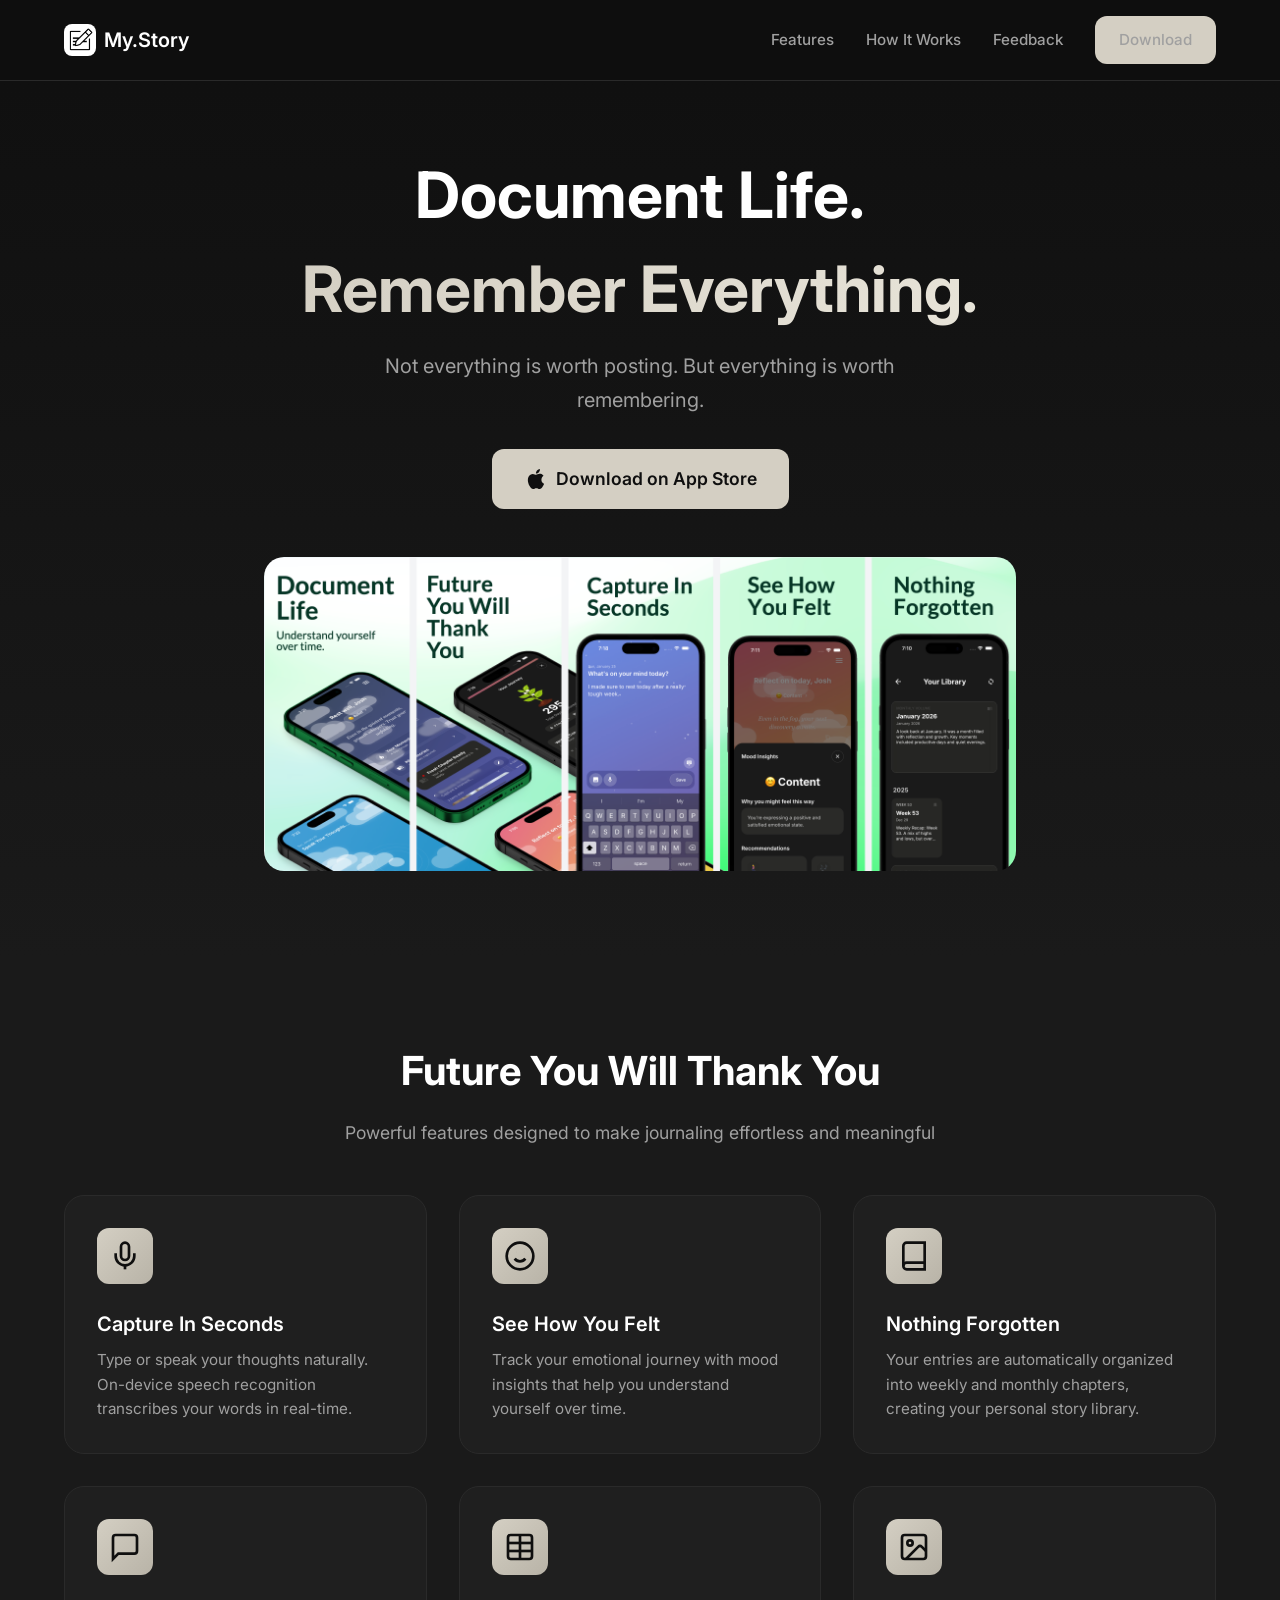
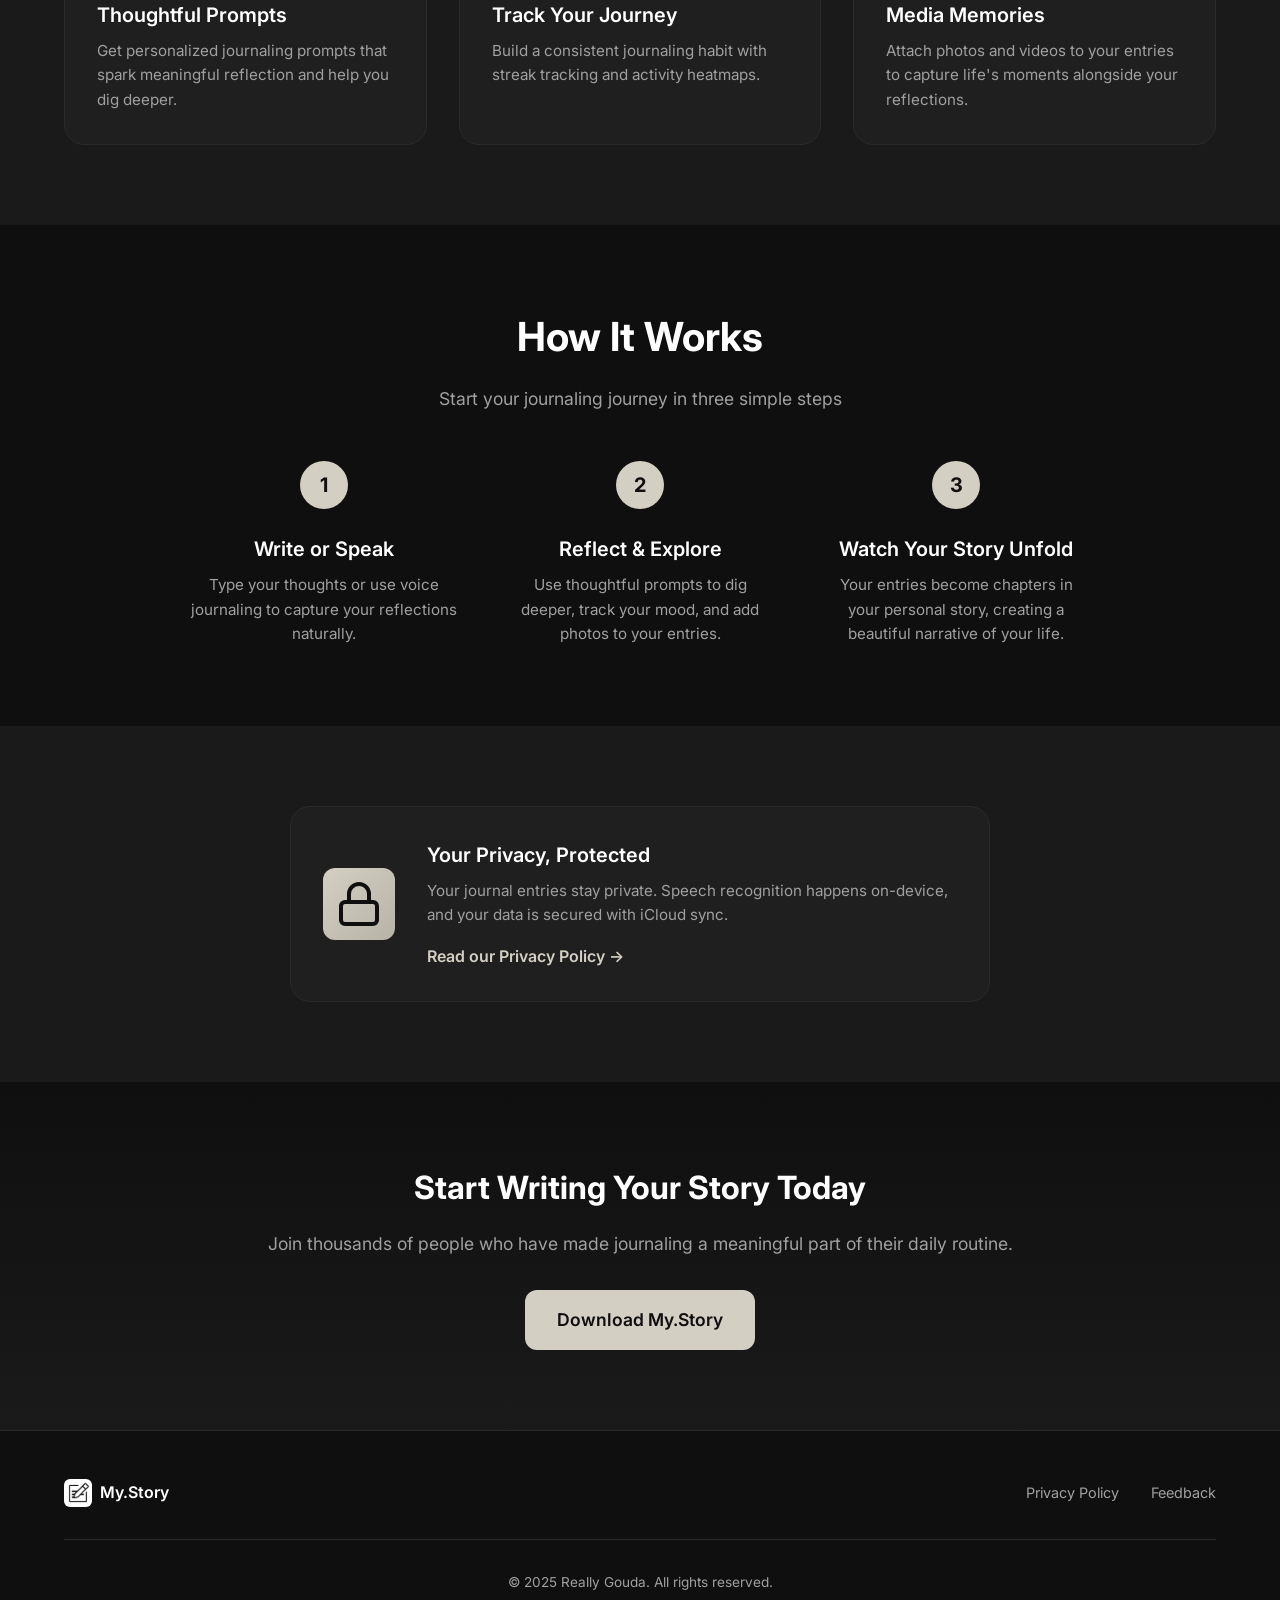
==== index.html @ 2d8fe6d8 "more updates to copy" ====
<!DOCTYPE html>
<html lang="en">

<head>
    <meta charset="UTF-8">
    <meta name="viewport" content="width=device-width, initial-scale=1.0">
    <title>My.Story</title>
    <meta name="description"
        content="My.Story transforms your daily reflections into a meaningful narrative. Document life, understand yourself over time, and never forget what matters.">
    <link rel="icon" type="image/png" href="assets/images/logo.png">
    <link rel="stylesheet" href="styles.css">
    <link rel="preconnect" href="https://fonts.googleapis.com">
    <link rel="preconnect" href="https://fonts.gstatic.com" crossorigin>
    <link href="https://fonts.googleapis.com/css2?family=Inter:wght@400;500;600;700&display=swap" rel="stylesheet">
</head>

<body>
    <nav class="navbar">
        <div class="nav-container">
            <a href="/" class="nav-logo">
                <img src="assets/images/logo.png" alt="My.Story Logo" class="logo-img">
                <span>My.Story</span>
            </a>
            <div class="nav-links">
                <a href="#features">Features</a>
                <a href="#how-it-works">How It Works</a>
                <a href="feedback.html">Feedback</a>
                <a href="https://apps.apple.com/us/app/my-story/id6739450271" class="btn btn-primary"
                    target="_blank">Download</a>
            </div>
        </div>
    </nav>

    <header class="hero">
        <div class="hero-content">
            <h1>Document Life.</h1>
            <h1><span class="highlight">Remember Everything.</span></h1>
            <p class="hero-subtitle">Not everything is worth posting. But everything is worth remembering.</p>
            <div class="hero-cta">
                <a href="https://apps.apple.com/us/app/my-story/id6739450271" class="btn btn-primary btn-large"
                    target="_blank">
                    <svg width="24" height="24" viewBox="0 0 24 24" fill="currentColor">
                        <path
                            d="M18.71 19.5c-.83 1.24-1.71 2.45-3.05 2.47-1.34.03-1.77-.79-3.29-.79-1.53 0-2 .77-3.27.82-1.31.05-2.3-1.32-3.14-2.53C4.25 17 2.94 12.45 4.7 9.39c.87-1.52 2.43-2.48 4.12-2.51 1.28-.02 2.5.87 3.29.87.78 0 2.26-1.07 3.81-.91.65.03 2.47.26 3.64 1.98-.09.06-2.17 1.28-2.15 3.81.03 3.02 2.65 4.03 2.68 4.04-.03.07-.42 1.44-1.38 2.83M13 3.5c.73-.83 1.94-1.46 2.94-1.5.13 1.17-.34 2.35-1.04 3.19-.69.85-1.83 1.51-2.95 1.42-.15-1.15.41-2.35 1.05-3.11z" />
                    </svg>
                    Download on App Store
                </a>
            </div>
            <div class="hero-screenshot">
                <img src="assets/screenshots/hero-composite.png"
                    alt="My.Story app screenshots showing journal library, mood insights, and daily capture features"
                    class="hero-image">
            </div>
        </div>
    </header>

    <section id="features" class="features">
        <div class="container">
            <h2 class="section-title">Future You Will Thank You</h2>
            <p class="section-subtitle">Powerful features designed to make journaling effortless and meaningful</p>

            <div class="features-grid">
                <div class="feature-card">
                    <div class="feature-icon">
                        <svg width="32" height="32" viewBox="0 0 24 24" fill="none" stroke="currentColor"
                            stroke-width="2">
                            <path d="M12 2a3 3 0 0 0-3 3v7a3 3 0 0 0 6 0V5a3 3 0 0 0-3-3Z" />
                            <path d="M19 10v2a7 7 0 0 1-14 0v-2" />
                            <line x1="12" x2="12" y1="19" y2="22" />
                        </svg>
                    </div>
                    <h3>Capture In Seconds</h3>
                    <p>Type or speak your thoughts naturally. On-device speech recognition transcribes your words in
                        real-time.</p>
                </div>

                <div class="feature-card">
                    <div class="feature-icon">
                        <svg width="32" height="32" viewBox="0 0 24 24" fill="none" stroke="currentColor"
                            stroke-width="2">
                            <circle cx="12" cy="12" r="10" />
                            <path d="M8 14s1.5 2 4 2 4-2 4-2" />
                            <line x1="9" x2="9.01" y1="9" y2="9" />
                            <line x1="15" x2="15.01" y1="9" y2="9" />
                        </svg>
                    </div>
                    <h3>See How You Felt</h3>
                    <p>Track your emotional journey with mood insights that help you understand yourself over time.</p>
                </div>

                <div class="feature-card">
                    <div class="feature-icon">
                        <svg width="32" height="32" viewBox="0 0 24 24" fill="none" stroke="currentColor"
                            stroke-width="2">
                            <path d="M4 19.5A2.5 2.5 0 0 1 6.5 17H20" />
                            <path d="M6.5 2H20v20H6.5A2.5 2.5 0 0 1 4 19.5v-15A2.5 2.5 0 0 1 6.5 2z" />
                        </svg>
                    </div>
                    <h3>Nothing Forgotten</h3>
                    <p>Your entries are automatically organized into weekly and monthly chapters, creating your personal
                        story library.</p>
                </div>

                <div class="feature-card">
                    <div class="feature-icon">
                        <svg width="32" height="32" viewBox="0 0 24 24" fill="none" stroke="currentColor"
                            stroke-width="2">
                            <path d="M21 15a2 2 0 0 1-2 2H7l-4 4V5a2 2 0 0 1 2-2h14a2 2 0 0 1 2 2z" />
                        </svg>
                    </div>
                    <h3>Thoughtful Prompts</h3>
                    <p>Get personalized journaling prompts that spark meaningful reflection and help you dig deeper.</p>
                </div>

                <div class="feature-card">
                    <div class="feature-icon">
                        <svg width="32" height="32" viewBox="0 0 24 24" fill="none" stroke="currentColor"
                            stroke-width="2">
                            <path d="M12 3v18" />
                            <rect width="18" height="18" x="3" y="3" rx="2" />
                            <path d="M3 9h18" />
                            <path d="M3 15h18" />
                        </svg>
                    </div>
                    <h3>Track Your Journey</h3>
                    <p>Build a consistent journaling habit with streak tracking and activity heatmaps.</p>
                </div>

                <div class="feature-card">
                    <div class="feature-icon">
                        <svg width="32" height="32" viewBox="0 0 24 24" fill="none" stroke="currentColor"
                            stroke-width="2">
                            <rect width="18" height="18" x="3" y="3" rx="2" ry="2" />
                            <circle cx="9" cy="9" r="2" />
                            <path d="m21 15-3.086-3.086a2 2 0 0 0-2.828 0L6 21" />
                        </svg>
                    </div>
                    <h3>Media Memories</h3>
                    <p>Attach photos and videos to your entries to capture life's moments alongside your reflections.
                    </p>
                </div>
            </div>
        </div>
    </section>

    <section id="how-it-works" class="how-it-works">
        <div class="container">
            <h2 class="section-title">How It Works</h2>
            <p class="section-subtitle">Start your journaling journey in three simple steps</p>

            <div class="steps">
                <div class="step">
                    <div class="step-number">1</div>
                    <h3>Write or Speak</h3>
                    <p>Type your thoughts or use voice journaling to capture your reflections naturally.</p>
                </div>
                <div class="step">
                    <div class="step-number">2</div>
                    <h3>Reflect & Explore</h3>
                    <p>Use thoughtful prompts to dig deeper, track your mood, and add photos to your entries.</p>
                </div>
                <div class="step">
                    <div class="step-number">3</div>
                    <h3>Watch Your Story Unfold</h3>
                    <p>Your entries become chapters in your personal story, creating a beautiful narrative of your life.
                    </p>
                </div>
            </div>
        </div>
    </section>

    <section class="privacy-highlight">
        <div class="container">
            <div class="privacy-content">
                <div class="privacy-icon">
                    <svg width="48" height="48" viewBox="0 0 24 24" fill="none" stroke="currentColor" stroke-width="2">
                        <rect width="18" height="11" x="3" y="11" rx="2" ry="2" />
                        <path d="M7 11V7a5 5 0 0 1 10 0v4" />
                    </svg>
                </div>
                <div class="privacy-text">
                    <h3>Your Privacy, Protected</h3>
                    <p>Your journal entries stay private. Speech recognition happens on-device, and your data is secured
                        with iCloud sync.</p>
                    <a href="privacy.html" class="link">Read our Privacy Policy &rarr;</a>
                </div>
            </div>
        </div>
    </section>

    <section class="cta">
        <div class="container">
            <h2>Start Writing Your Story Today</h2>
            <p>Join thousands of people who have made journaling a meaningful part of their daily routine.</p>
            <a href="https://apps.apple.com/us/app/my-story/id6739450271" class="btn btn-primary btn-large"
                target="_blank">
                Download My.Story
            </a>
        </div>
    </section>

    <footer class="footer">
        <div class="container">
            <div class="footer-content">
                <div class="footer-brand">
                    <img src="assets/images/logo.png" alt="My.Story Logo" class="footer-logo">
                    <span>My.Story</span>
                </div>
                <div class="footer-links">
                    <a href="privacy.html">Privacy Policy</a>
                    <a href="feedback.html">Feedback</a>
                </div>
            </div>
            <div class="footer-bottom">
                <p>&copy; 2025 Really Gouda. All rights reserved.</p>
            </div>
        </div>
    </footer>
</body>

</html>
---- styles.css ----
/* ===== CSS Variables ===== */
:root {
    --color-bg: #0f0f0f;
    --color-bg-secondary: #1a1a1a;
    --color-text: #ffffff;
    --color-text-secondary: #a0a0a0;
    --color-accent: #d4cfc3;
    --color-accent-dark: #b8b3a7;
    --color-card: #1f1f1f;
    --color-border: #2a2a2a;
    --font-family: 'Inter', -apple-system, BlinkMacSystemFont, 'Segoe UI', Roboto, sans-serif;
    --max-width: 1200px;
    --spacing-xs: 0.5rem;
    --spacing-sm: 1rem;
    --spacing-md: 1.5rem;
    --spacing-lg: 2rem;
    --spacing-xl: 3rem;
    --spacing-2xl: 5rem;
    --border-radius: 12px;
    --border-radius-lg: 20px;
    --transition: all 0.3s ease;
}

/* ===== Reset & Base ===== */
*, *::before, *::after {
    box-sizing: border-box;
    margin: 0;
    padding: 0;
}

html {
    scroll-behavior: smooth;
}

body {
    font-family: var(--font-family);
    background-color: var(--color-bg);
    color: var(--color-text);
    line-height: 1.6;
    -webkit-font-smoothing: antialiased;
}

a {
    color: var(--color-accent);
    text-decoration: none;
    transition: var(--transition);
}

a:hover {
    color: var(--color-accent-dark);
}

img {
    max-width: 100%;
    height: auto;
}

/* ===== Layout ===== */
.container {
    max-width: var(--max-width);
    margin: 0 auto;
    padding: 0 var(--spacing-md);
}

/* ===== Navigation ===== */
.navbar {
    position: fixed;
    top: 0;
    left: 0;
    right: 0;
    z-index: 1000;
    background: rgba(15, 15, 15, 0.85);
    backdrop-filter: blur(20px);
    -webkit-backdrop-filter: blur(20px);
    border-bottom: 1px solid var(--color-border);
}

.nav-container {
    max-width: var(--max-width);
    margin: 0 auto;
    padding: var(--spacing-sm) var(--spacing-md);
    display: flex;
    justify-content: space-between;
    align-items: center;
}

.nav-logo {
    display: flex;
    align-items: center;
    gap: var(--spacing-xs);
    font-weight: 600;
    font-size: 1.25rem;
    color: var(--color-text);
}

.logo-img {
    width: 32px;
    height: 32px;
    border-radius: 8px;
}

.nav-links {
    display: flex;
    align-items: center;
    gap: var(--spacing-lg);
}

.nav-links a {
    color: var(--color-text-secondary);
    font-size: 0.95rem;
    font-weight: 500;
}

.nav-links a:hover,
.nav-links a.active {
    color: var(--color-text);
}

/* ===== Buttons ===== */
.btn {
    display: inline-flex;
    align-items: center;
    gap: var(--spacing-xs);
    padding: 0.75rem 1.5rem;
    border-radius: var(--border-radius);
    font-weight: 600;
    font-size: 0.95rem;
    border: none;
    cursor: pointer;
    transition: var(--transition);
}

.btn-primary {
    background: var(--color-accent);
    color: var(--color-bg);
}

.btn-primary:hover {
    background: var(--color-accent-dark);
    color: var(--color-bg);
    transform: translateY(-2px);
}

.btn-large {
    padding: 1rem 2rem;
    font-size: 1.1rem;
}

/* ===== Hero Section ===== */
.hero {
    padding: calc(80px + var(--spacing-2xl)) 0 var(--spacing-2xl);
    text-align: center;
    background: linear-gradient(180deg, var(--color-bg) 0%, var(--color-bg-secondary) 100%);
}

.hero-content {
    max-width: 800px;
    margin: 0 auto;
    padding: 0 var(--spacing-md);
}

.hero h1 {
    font-size: clamp(2.5rem, 6vw, 4rem);
    font-weight: 700;
    line-height: 1.1;
    margin-bottom: var(--spacing-md);
}

.highlight {
    background: linear-gradient(135deg, var(--color-accent) 0%, #e8e4d9 100%);
    -webkit-background-clip: text;
    -webkit-text-fill-color: transparent;
    background-clip: text;
}

.hero-subtitle {
    font-size: 1.25rem;
    color: var(--color-text-secondary);
    max-width: 600px;
    margin: 0 auto var(--spacing-lg);
    line-height: 1.7;
}

.hero-cta {
    margin-bottom: var(--spacing-xl);
}

.hero-screenshot {
    margin-top: var(--spacing-xl);
}

.hero-image {
    max-width: 100%;
    max-height: 700px;
    border-radius: var(--border-radius-lg);
}

/* ===== Sections ===== */
section {
    padding: var(--spacing-2xl) 0;
}

.section-title {
    font-size: clamp(1.75rem, 4vw, 2.5rem);
    font-weight: 700;
    text-align: center;
    margin-bottom: var(--spacing-sm);
}

.section-subtitle {
    font-size: 1.1rem;
    color: var(--color-text-secondary);
    text-align: center;
    max-width: 600px;
    margin: 0 auto var(--spacing-xl);
}

/* ===== Features Section ===== */
.features {
    background: var(--color-bg-secondary);
}

.features-grid {
    display: grid;
    grid-template-columns: repeat(auto-fit, minmax(300px, 1fr));
    gap: var(--spacing-lg);
}

.feature-card {
    background: var(--color-card);
    border: 1px solid var(--color-border);
    border-radius: var(--border-radius-lg);
    padding: var(--spacing-lg);
    transition: var(--transition);
}

.feature-card:hover {
    transform: translateY(-4px);
    border-color: var(--color-accent);
}

.feature-icon {
    width: 56px;
    height: 56px;
    background: linear-gradient(135deg, var(--color-accent) 0%, var(--color-accent-dark) 100%);
    border-radius: var(--border-radius);
    display: flex;
    align-items: center;
    justify-content: center;
    margin-bottom: var(--spacing-md);
    color: var(--color-bg);
}

.feature-card h3 {
    font-size: 1.25rem;
    font-weight: 600;
    margin-bottom: var(--spacing-xs);
}

.feature-card p {
    color: var(--color-text-secondary);
    font-size: 0.95rem;
    line-height: 1.6;
}

/* ===== How It Works Section ===== */
.how-it-works {
    background: var(--color-bg);
}

.steps {
    display: grid;
    grid-template-columns: repeat(auto-fit, minmax(250px, 1fr));
    gap: var(--spacing-xl);
    max-width: 900px;
    margin: 0 auto;
}

.step {
    text-align: center;
}

.step-number {
    width: 48px;
    height: 48px;
    background: var(--color-accent);
    color: var(--color-bg);
    border-radius: 50%;
    display: flex;
    align-items: center;
    justify-content: center;
    font-size: 1.25rem;
    font-weight: 700;
    margin: 0 auto var(--spacing-md);
}

.step h3 {
    font-size: 1.25rem;
    font-weight: 600;
    margin-bottom: var(--spacing-xs);
}

.step p {
    color: var(--color-text-secondary);
    font-size: 0.95rem;
}

/* ===== Privacy Highlight Section ===== */
.privacy-highlight {
    background: var(--color-bg-secondary);
}

.privacy-content {
    display: flex;
    align-items: center;
    gap: var(--spacing-lg);
    background: var(--color-card);
    border: 1px solid var(--color-border);
    border-radius: var(--border-radius-lg);
    padding: var(--spacing-lg);
    max-width: 700px;
    margin: 0 auto;
}

.privacy-icon {
    flex-shrink: 0;
    width: 72px;
    height: 72px;
    background: linear-gradient(135deg, var(--color-accent) 0%, var(--color-accent-dark) 100%);
    border-radius: var(--border-radius);
    display: flex;
    align-items: center;
    justify-content: center;
    color: var(--color-bg);
}

.privacy-text h3 {
    font-size: 1.25rem;
    font-weight: 600;
    margin-bottom: var(--spacing-xs);
}

.privacy-text p {
    color: var(--color-text-secondary);
    font-size: 0.95rem;
    margin-bottom: var(--spacing-sm);
}

.link {
    font-weight: 600;
    color: var(--color-accent);
}

/* ===== CTA Section ===== */
.cta {
    background: linear-gradient(180deg, var(--color-bg) 0%, var(--color-bg-secondary) 100%);
    text-align: center;
    padding: var(--spacing-2xl) 0;
}

.cta h2 {
    font-size: clamp(1.5rem, 4vw, 2rem);
    font-weight: 700;
    margin-bottom: var(--spacing-sm);
}

.cta p {
    color: var(--color-text-secondary);
    font-size: 1.1rem;
    margin-bottom: var(--spacing-lg);
}

/* ===== Footer ===== */
.footer {
    background: var(--color-bg);
    border-top: 1px solid var(--color-border);
    padding: var(--spacing-xl) 0 var(--spacing-lg);
}

.footer-content {
    display: flex;
    justify-content: space-between;
    align-items: center;
    margin-bottom: var(--spacing-lg);
}

.footer-brand {
    display: flex;
    align-items: center;
    gap: var(--spacing-xs);
    font-weight: 600;
}

.footer-logo {
    width: 28px;
    height: 28px;
    border-radius: 6px;
}

.footer-links {
    display: flex;
    gap: var(--spacing-lg);
}

.footer-links a {
    color: var(--color-text-secondary);
    font-size: 0.9rem;
}

.footer-links a:hover {
    color: var(--color-text);
}

.footer-bottom {
    text-align: center;
    padding-top: var(--spacing-lg);
    border-top: 1px solid var(--color-border);
}

.footer-bottom p {
    color: var(--color-text-secondary);
    font-size: 0.85rem;
}

/* ===== Legal Pages ===== */
.legal-page {
    padding: calc(80px + var(--spacing-xl)) 0 var(--spacing-2xl);
}

.legal-header {
    text-align: center;
    margin-bottom: var(--spacing-xl);
}

.legal-header h1 {
    font-size: clamp(2rem, 5vw, 3rem);
    font-weight: 700;
    margin-bottom: var(--spacing-sm);
}

.last-updated {
    color: var(--color-text-secondary);
    font-size: 0.95rem;
}

.legal-content {
    max-width: 800px;
    margin: 0 auto;
}

.legal-content section {
    padding: 0;
    margin-bottom: var(--spacing-xl);
}

.legal-content h2 {
    font-size: 1.5rem;
    font-weight: 600;
    margin-bottom: var(--spacing-md);
    color: var(--color-accent);
}

.legal-content h3 {
    font-size: 1.15rem;
    font-weight: 600;
    margin-top: var(--spacing-md);
    margin-bottom: var(--spacing-sm);
}

.legal-content p {
    color: var(--color-text-secondary);
    margin-bottom: var(--spacing-sm);
    line-height: 1.7;
}

.legal-content ul {
    color: var(--color-text-secondary);
    margin-left: var(--spacing-md);
    margin-bottom: var(--spacing-sm);
}

.legal-content li {
    margin-bottom: var(--spacing-xs);
    line-height: 1.6;
}

.legal-content a {
    color: var(--color-accent);
}

/* ===== Responsive ===== */
@media (max-width: 768px) {
    .nav-links {
        display: none;
    }

    .hero {
        padding-top: calc(60px + var(--spacing-xl));
    }

    .privacy-content {
        flex-direction: column;
        text-align: center;
    }

    .footer-content {
        flex-direction: column;
        gap: var(--spacing-md);
        text-align: center;
    }
}

/* ===== Utility Classes ===== */
.text-center {
    text-align: center;
}

.mt-1 { margin-top: var(--spacing-sm); }
.mt-2 { margin-top: var(--spacing-md); }
.mt-3 { margin-top: var(--spacing-lg); }
.mb-1 { margin-bottom: var(--spacing-sm); }
.mb-2 { margin-bottom: var(--spacing-md); }
.mb-3 { margin-bottom: var(--spacing-lg); }
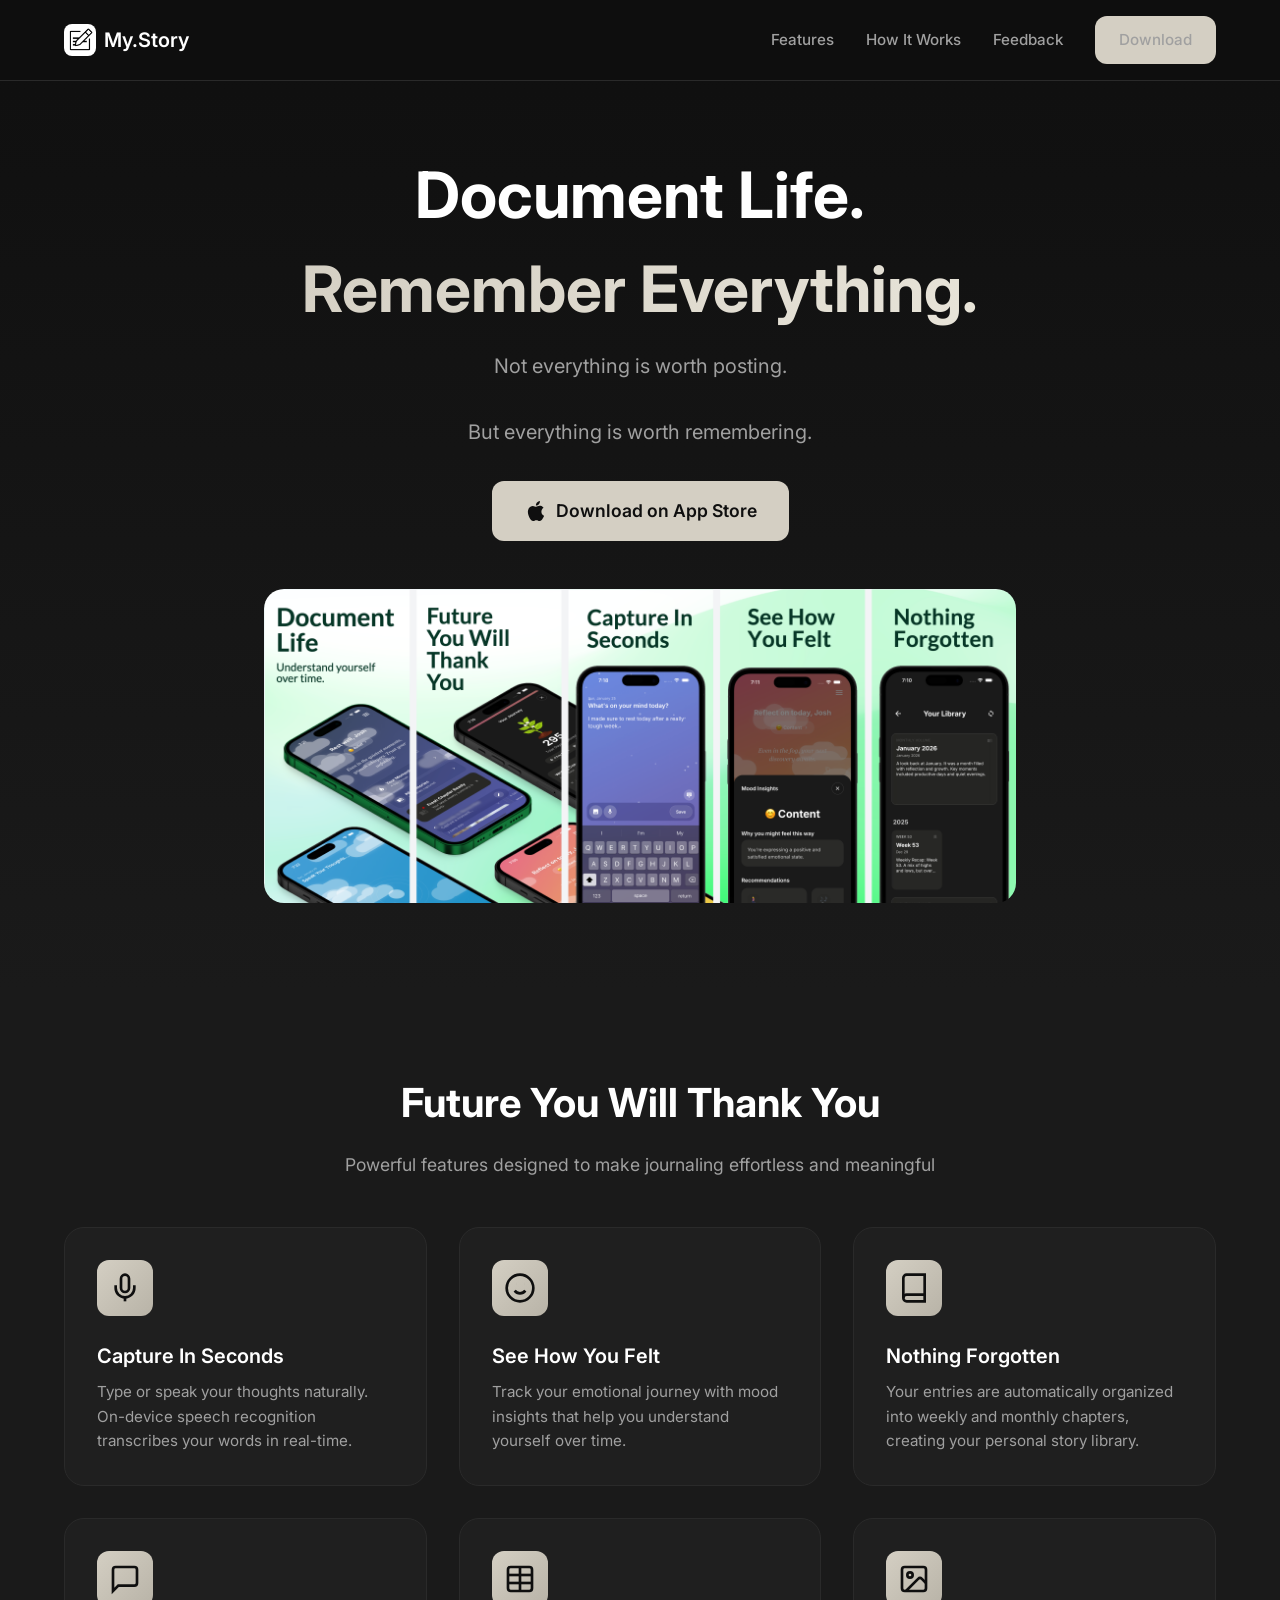
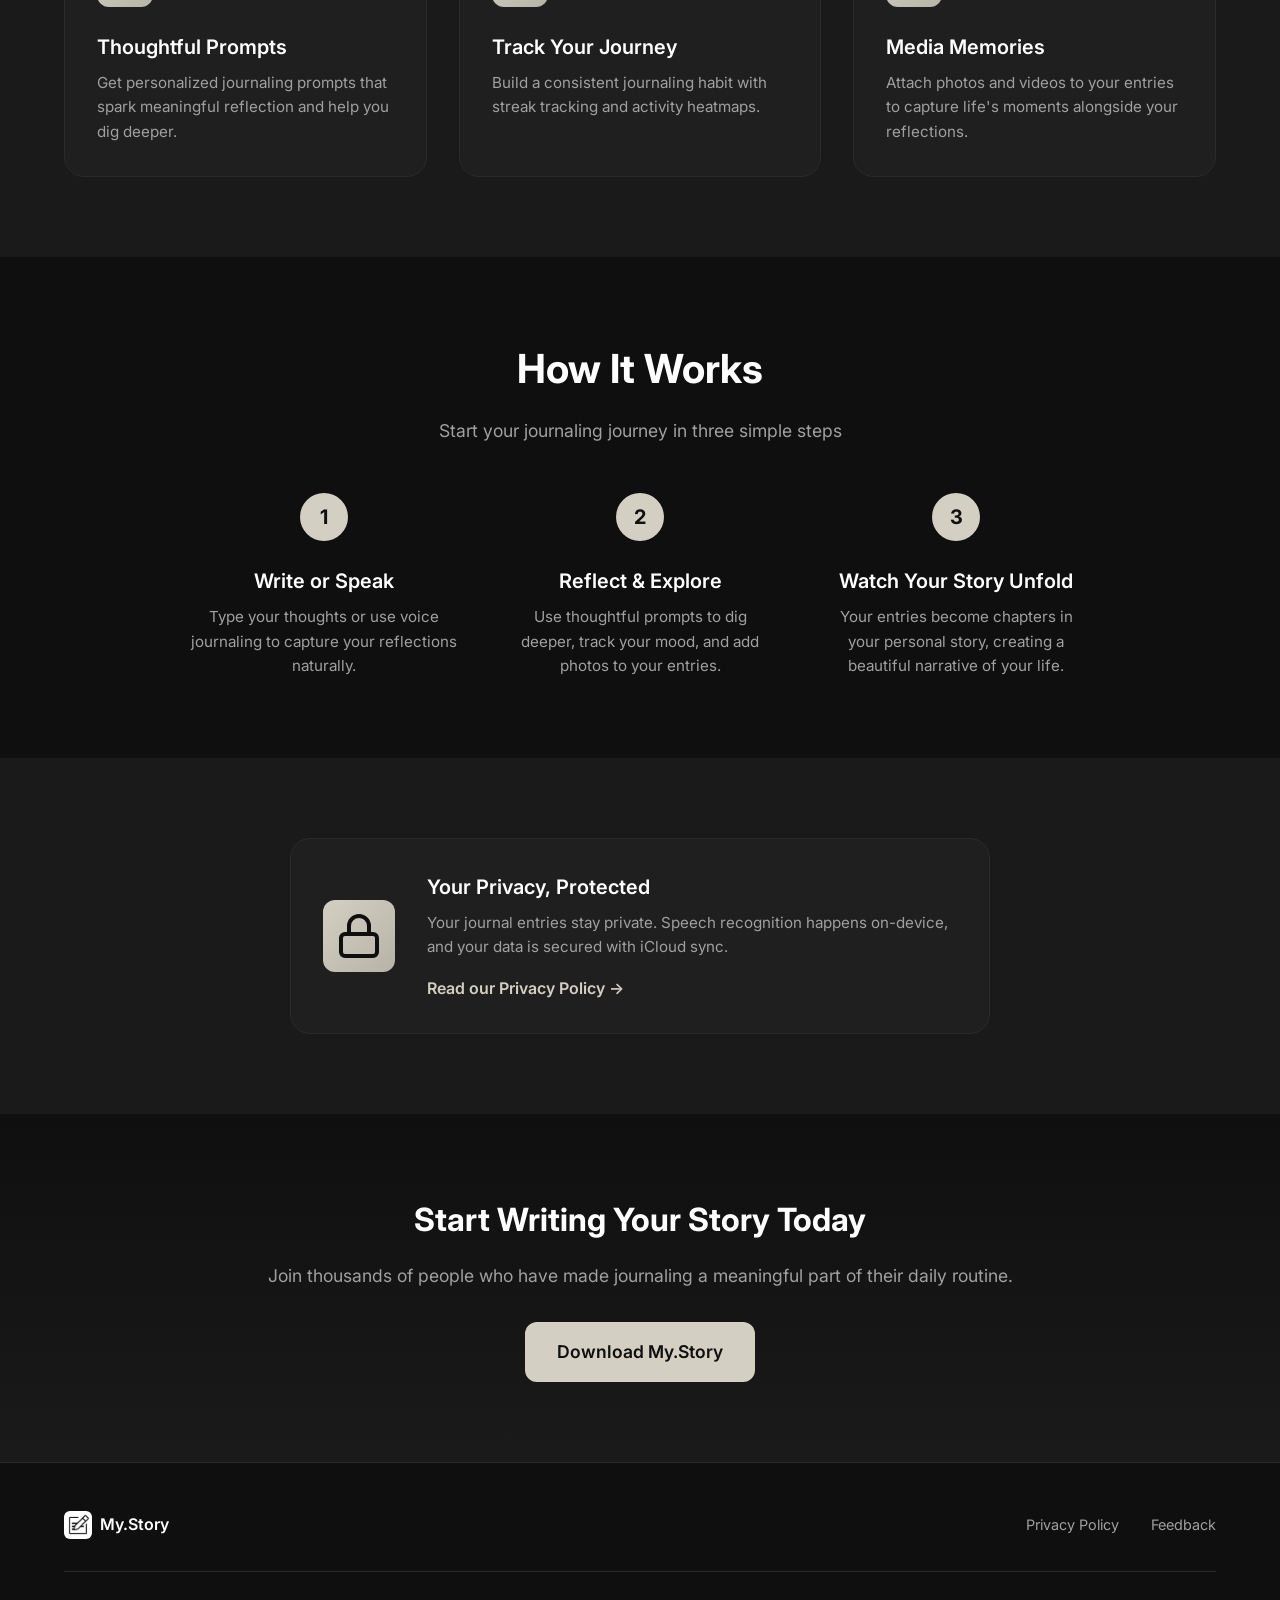
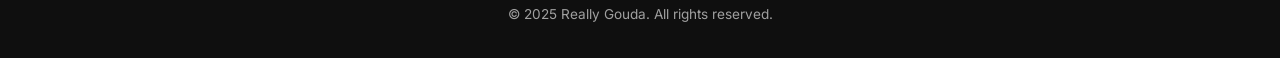
==== commit 8a3bf640: "minor updates" ====
--- a/index.html
+++ b/index.html
@@ -35,7 +35,8 @@
         <div class="hero-content">
             <h1>Document Life.</h1>
             <h1><span class="highlight">Remember Everything.</span></h1>
-            <p class="hero-subtitle">Not everything is worth posting. But everything is worth remembering.</p>
+            <p class="hero-subtitle">Not everything is worth posting.</p>
+            <p class="hero-subtitle">But everything is worth remembering.</p>
             <div class="hero-cta">
                 <a href="https://apps.apple.com/us/app/my-story/id6739450271" class="btn btn-primary btn-large"
                     target="_blank">
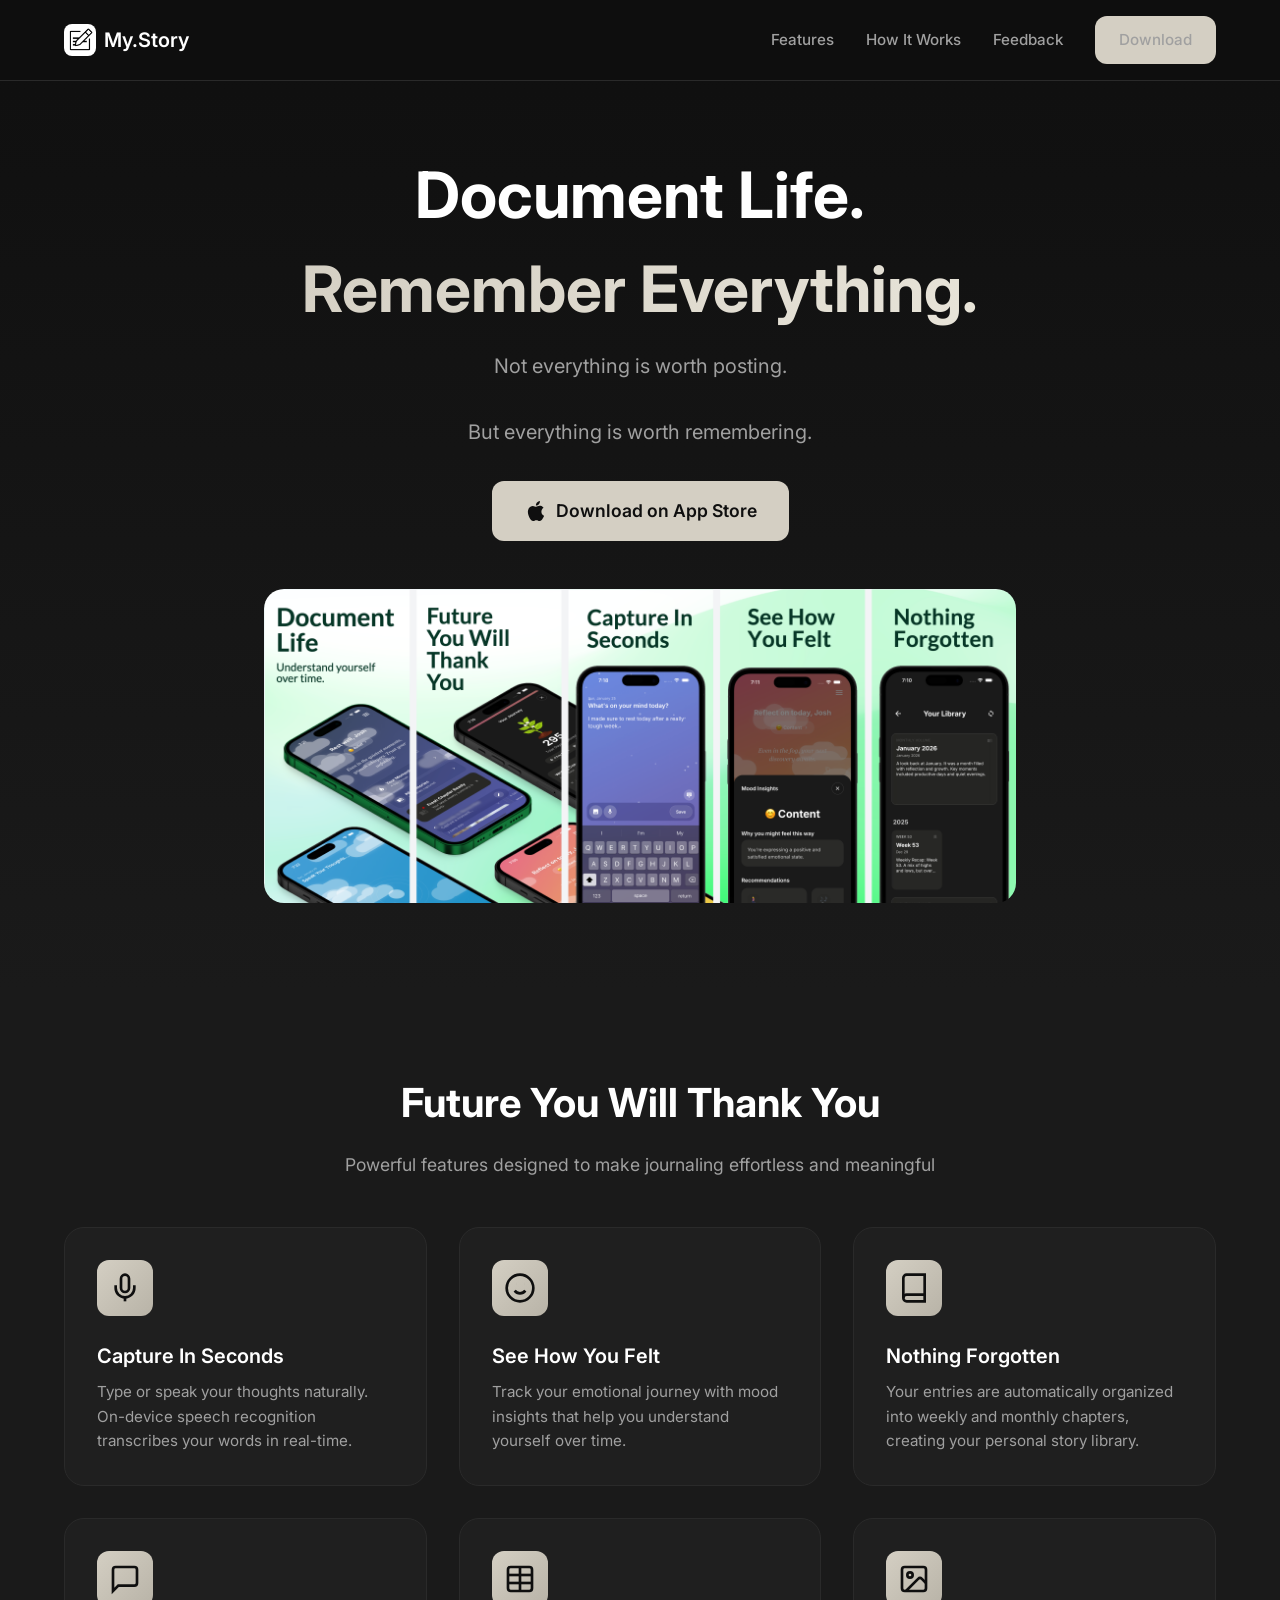
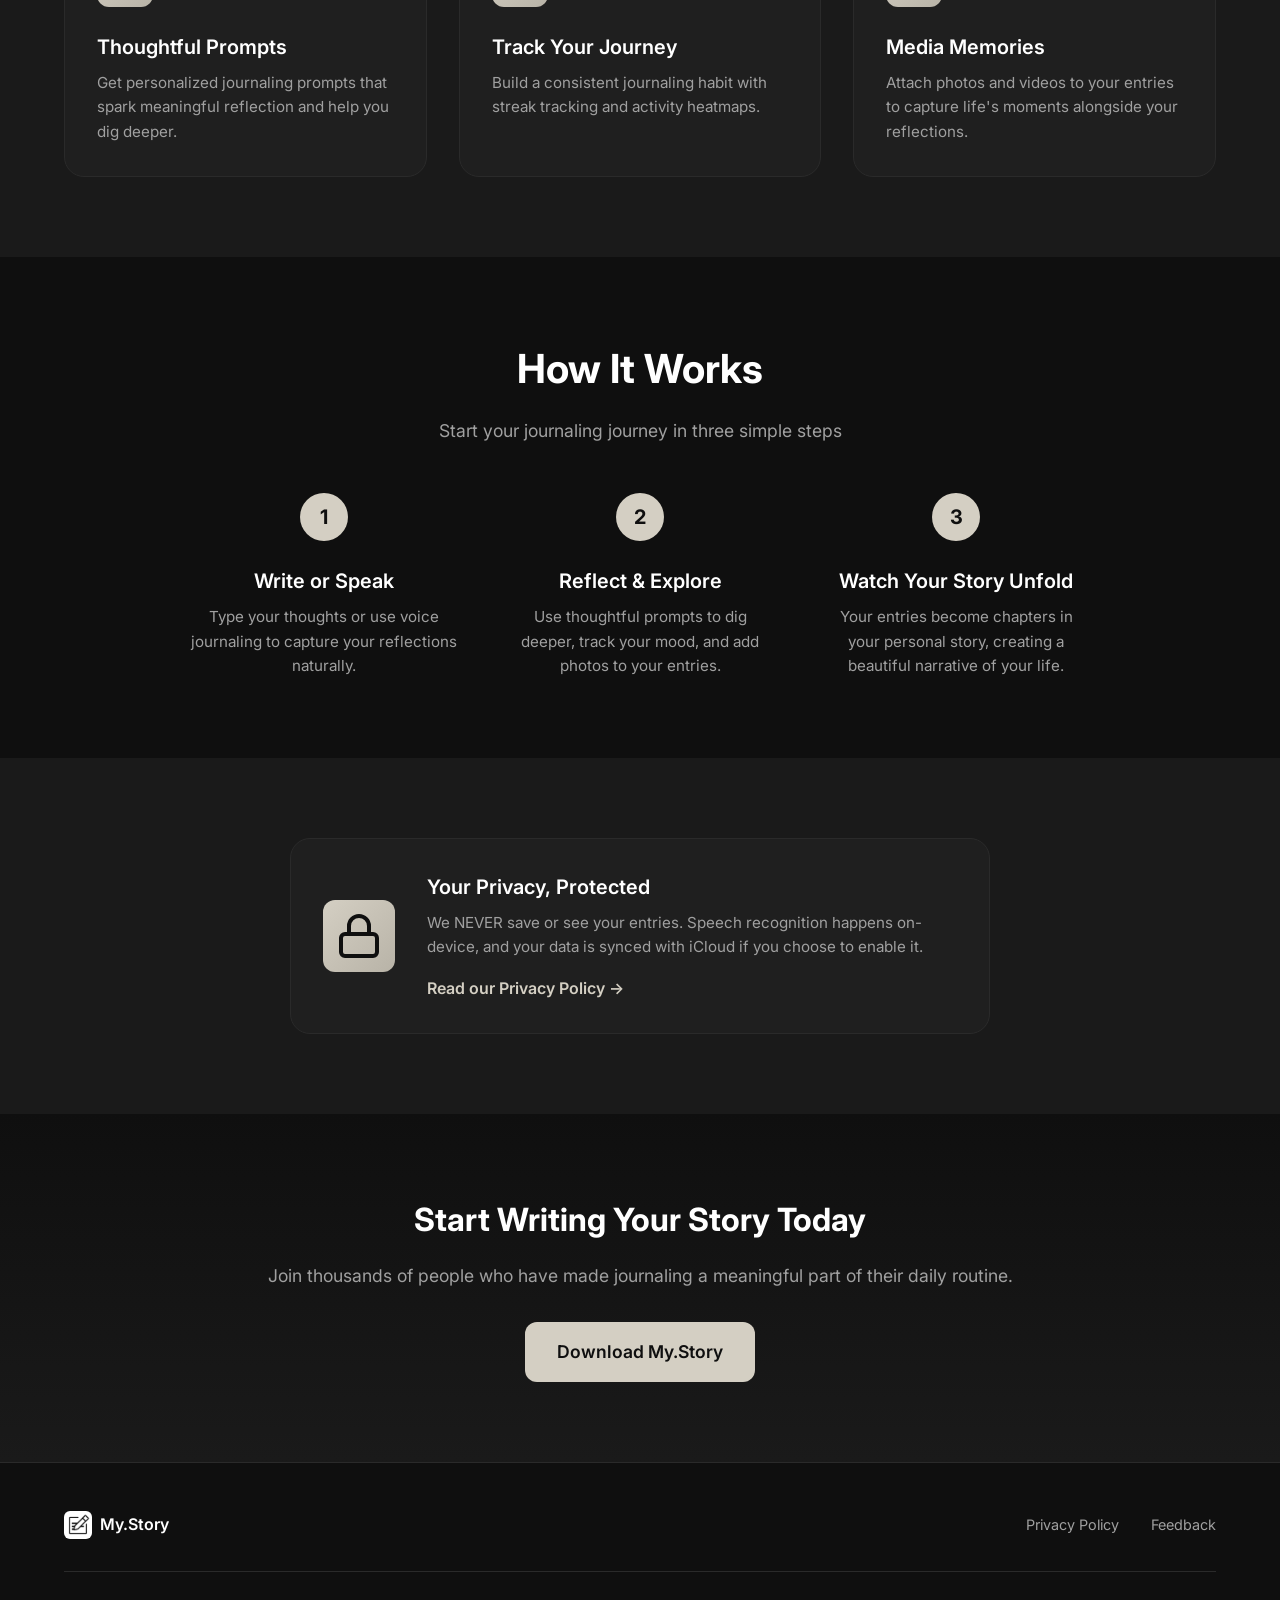
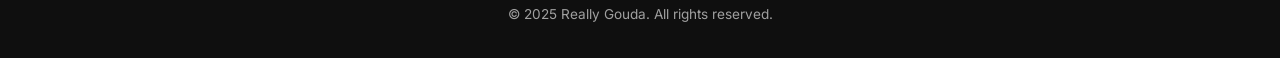
==== commit 5efa89f0: "privacy language updates" ====
--- a/index.html
+++ b/index.html
@@ -181,8 +181,8 @@
                 </div>
                 <div class="privacy-text">
                     <h3>Your Privacy, Protected</h3>
-                    <p>Your journal entries stay private. Speech recognition happens on-device, and your data is secured
-                        with iCloud sync.</p>
+                    <p>We NEVER save or see your entries. Speech recognition happens on-device, and your data is synced
+                        with iCloud if you choose to enable it.</p>
                     <a href="privacy.html" class="link">Read our Privacy Policy &rarr;</a>
                 </div>
             </div>
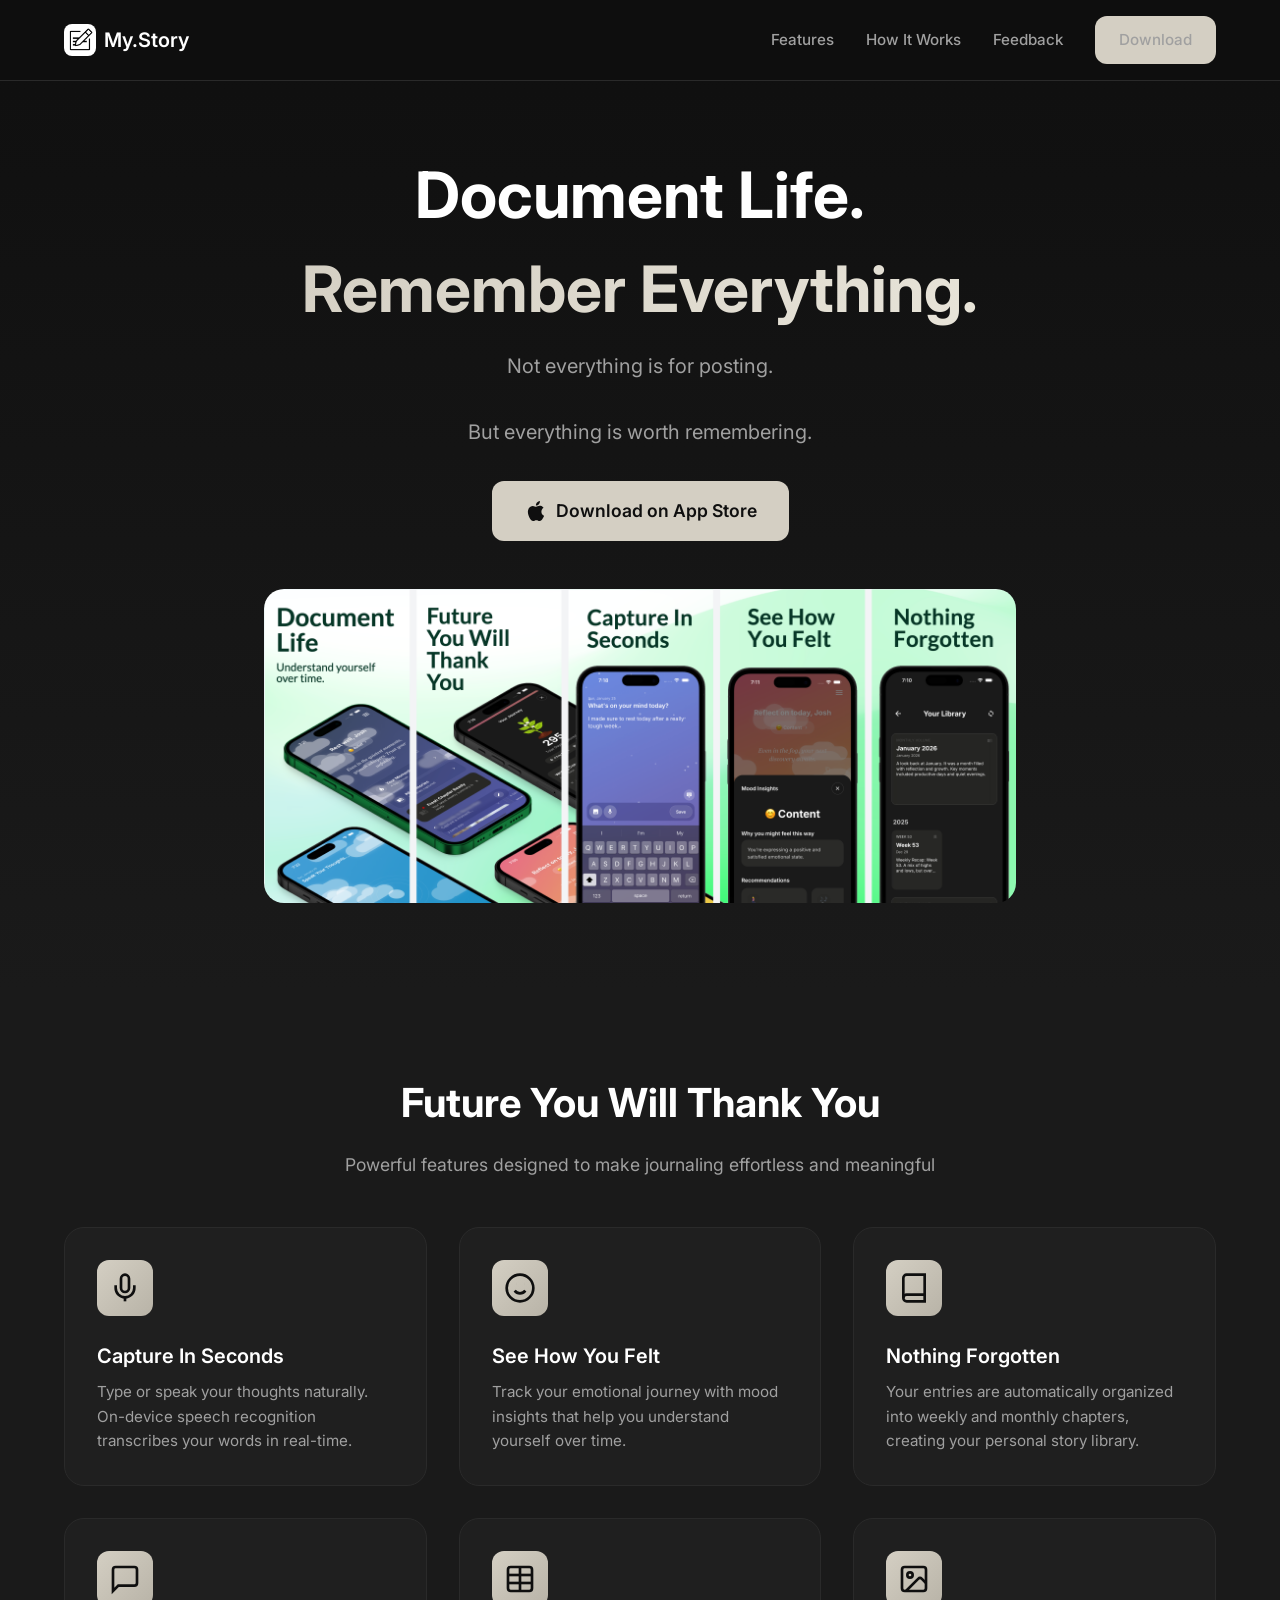
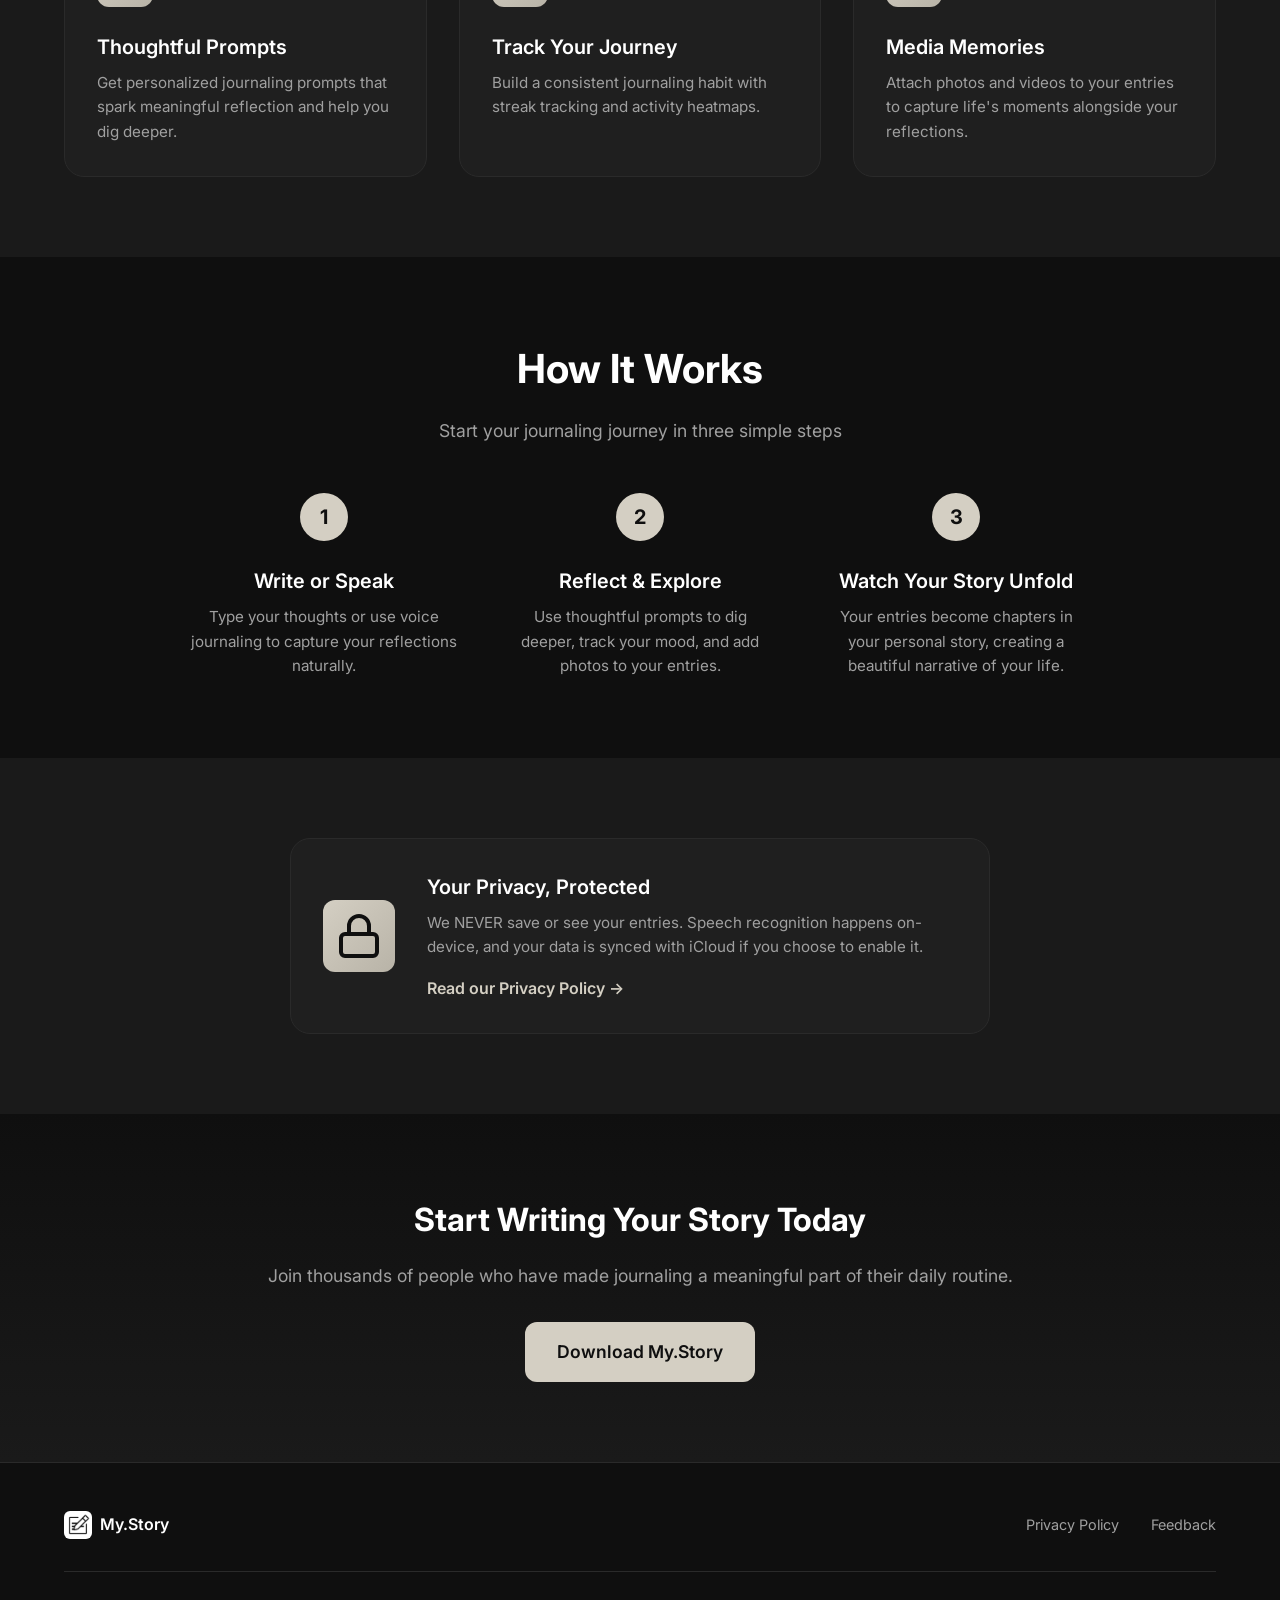
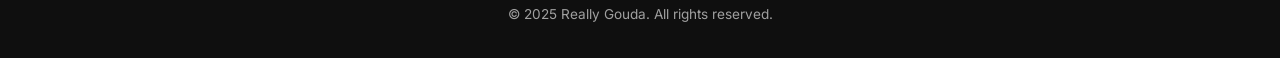
==== commit 527d57d7: "update posting language a tad" ====
--- a/index.html
+++ b/index.html
@@ -14,10 +14,10 @@
     <link href="https://fonts.googleapis.com/css2?family=Inter:wght@400;500;600;700&display=swap" rel="stylesheet">
 </head>
 
-<body>
+<body id="top">
     <nav class="navbar">
         <div class="nav-container">
-            <a href="/" class="nav-logo">
+            <a href="#top" class="nav-logo">
                 <img src="assets/images/logo.png" alt="My.Story Logo" class="logo-img">
                 <span>My.Story</span>
             </a>
@@ -35,7 +35,7 @@
         <div class="hero-content">
             <h1>Document Life.</h1>
             <h1><span class="highlight">Remember Everything.</span></h1>
-            <p class="hero-subtitle">Not everything is worth posting.</p>
+            <p class="hero-subtitle">Not everything is for posting.</p>
             <p class="hero-subtitle">But everything is worth remembering.</p>
             <div class="hero-cta">
                 <a href="https://apps.apple.com/us/app/my-story/id6739450271" class="btn btn-primary btn-large"
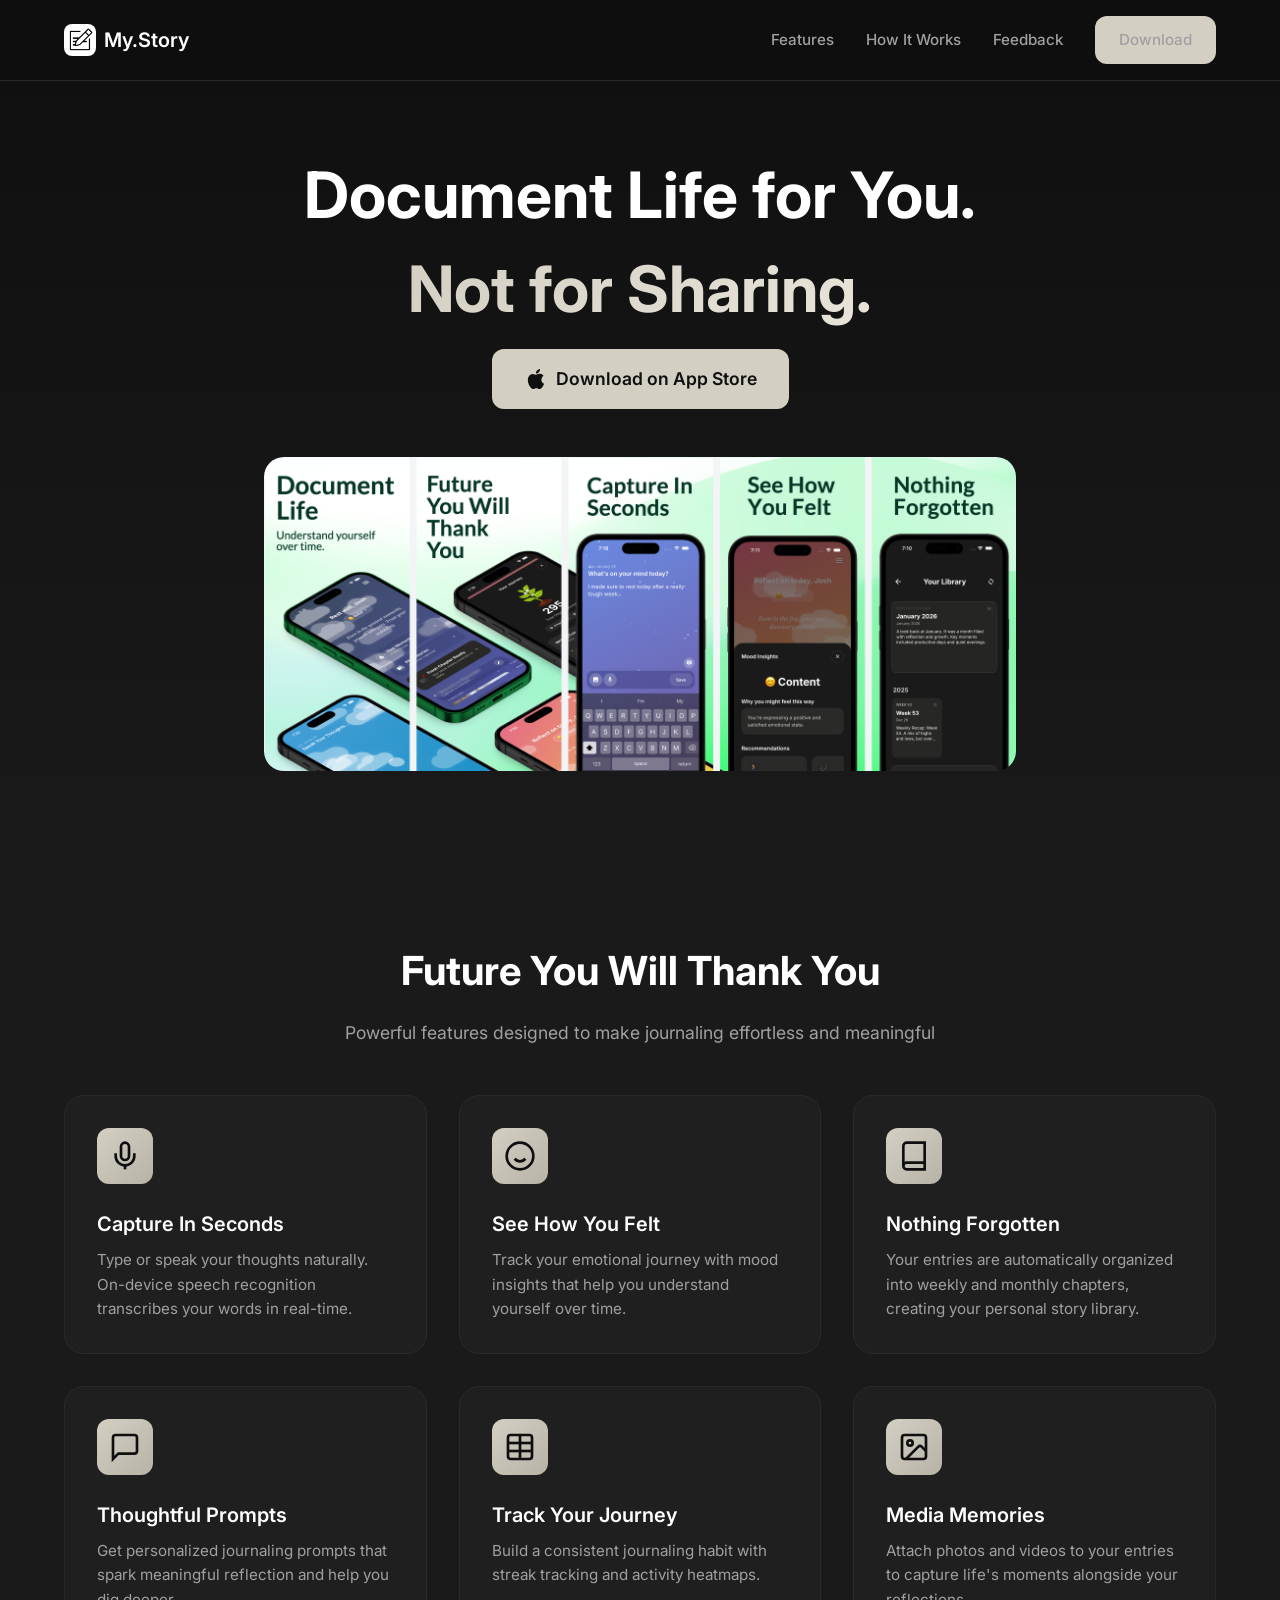
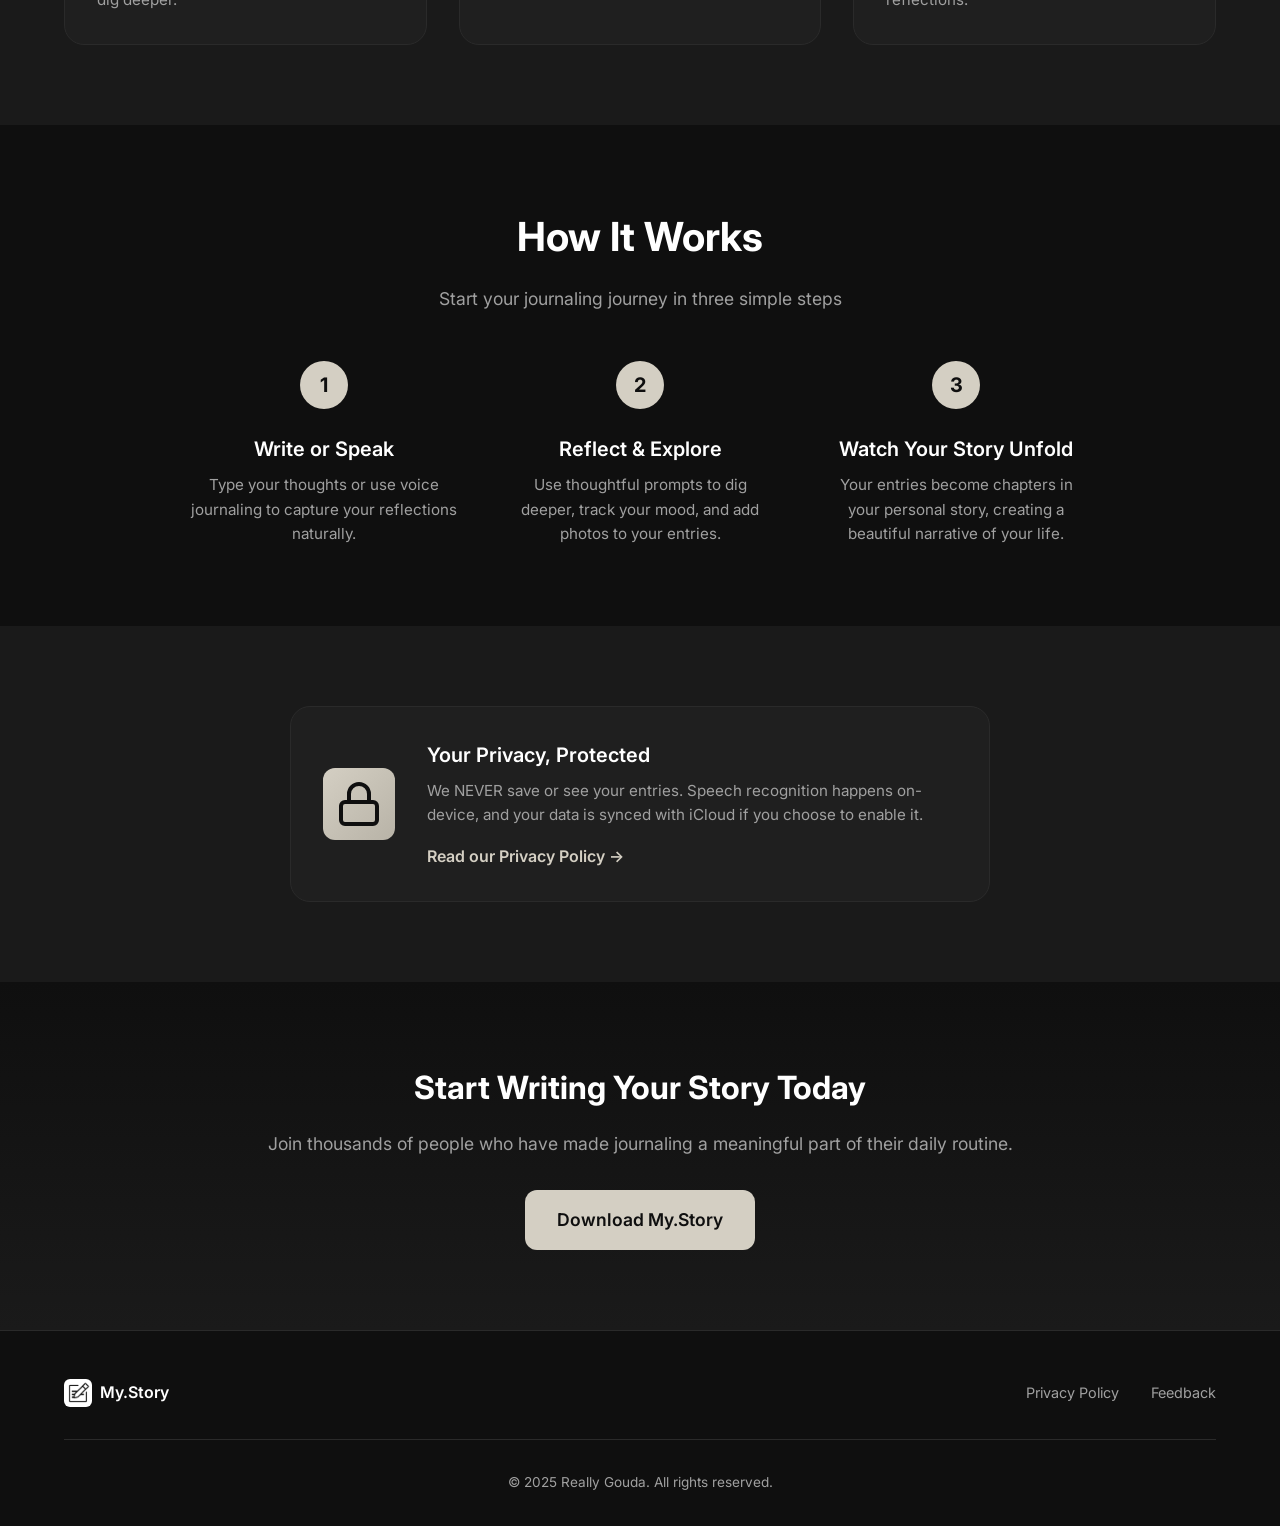
==== commit aa2ef835: "more language tinkering" ====
--- a/index.html
+++ b/index.html
@@ -33,10 +33,8 @@
 
     <header class="hero">
         <div class="hero-content">
-            <h1>Document Life.</h1>
-            <h1><span class="highlight">Remember Everything.</span></h1>
-            <p class="hero-subtitle">Not everything is for posting.</p>
-            <p class="hero-subtitle">But everything is worth remembering.</p>
+            <h1>Document Life for You.</h1>
+            <h1><span class="highlight">Not for Sharing.</span></h1>
             <div class="hero-cta">
                 <a href="https://apps.apple.com/us/app/my-story/id6739450271" class="btn btn-primary btn-large"
                     target="_blank">
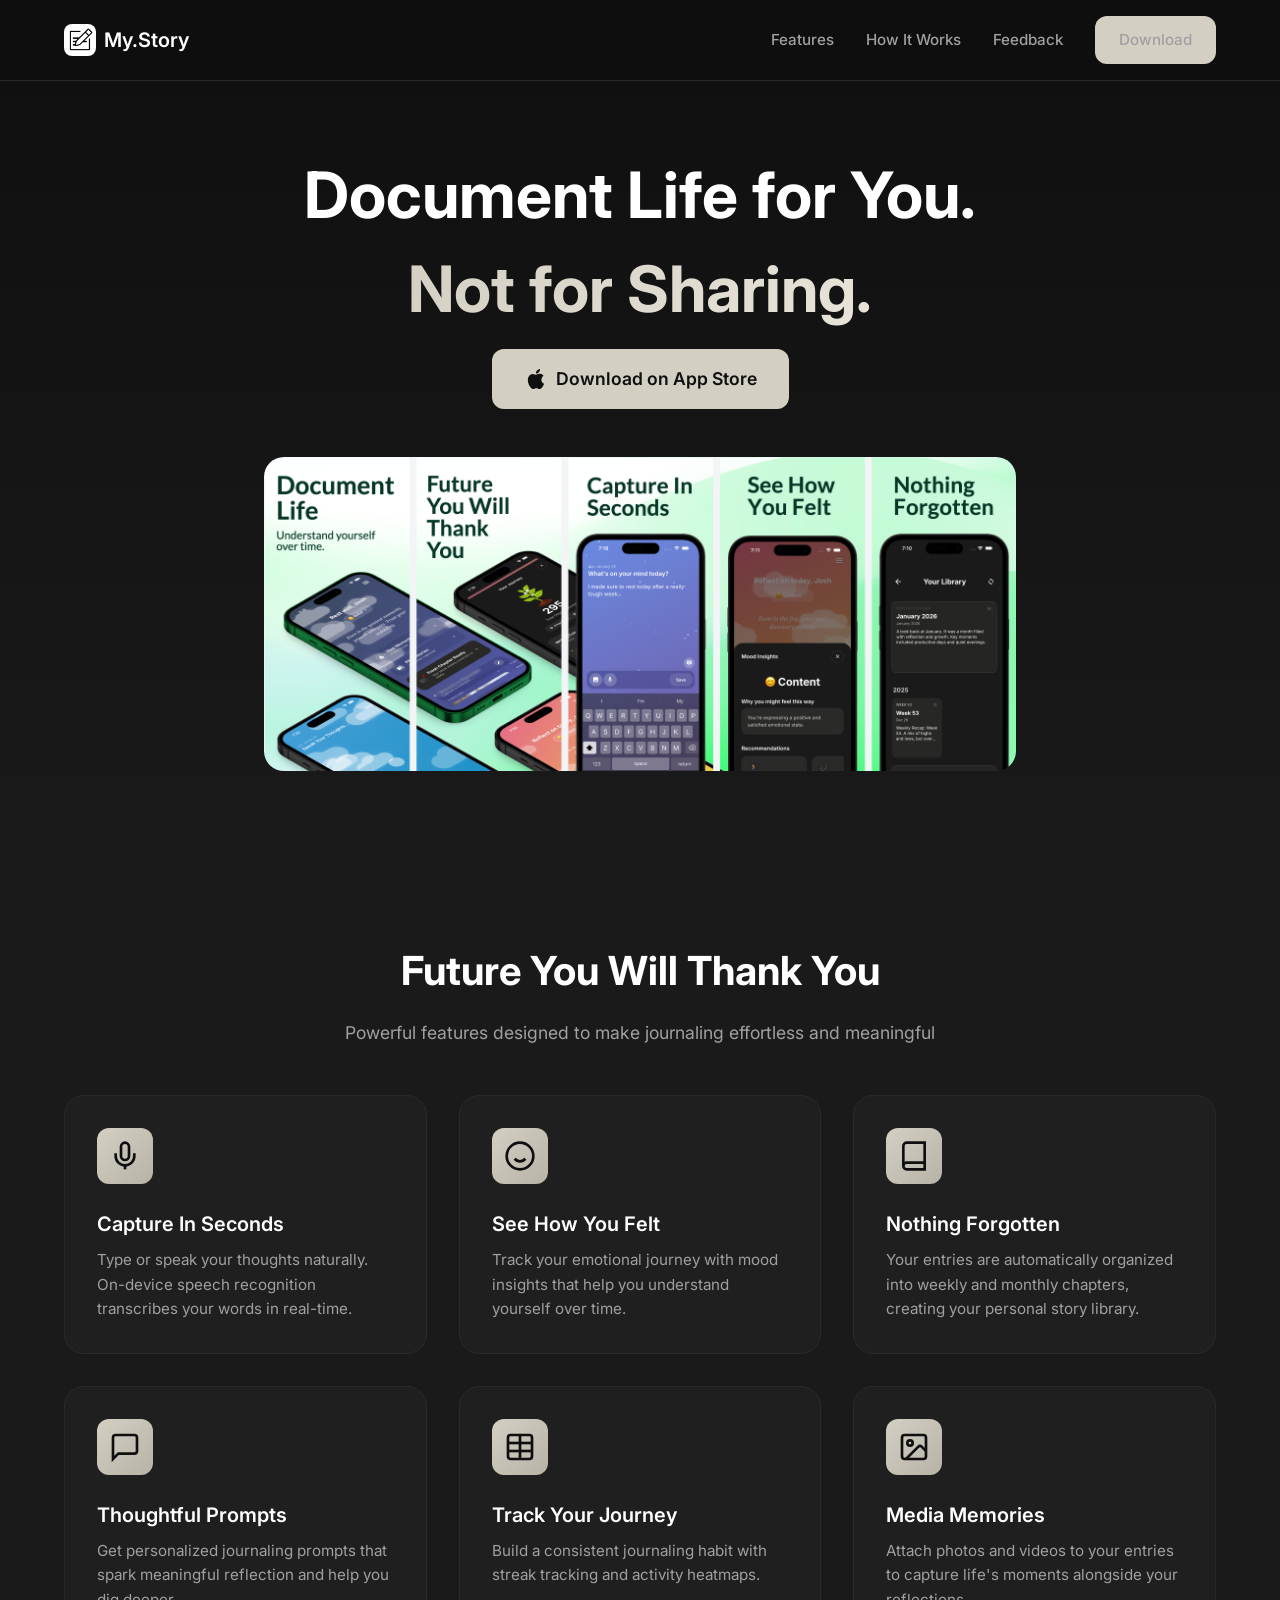
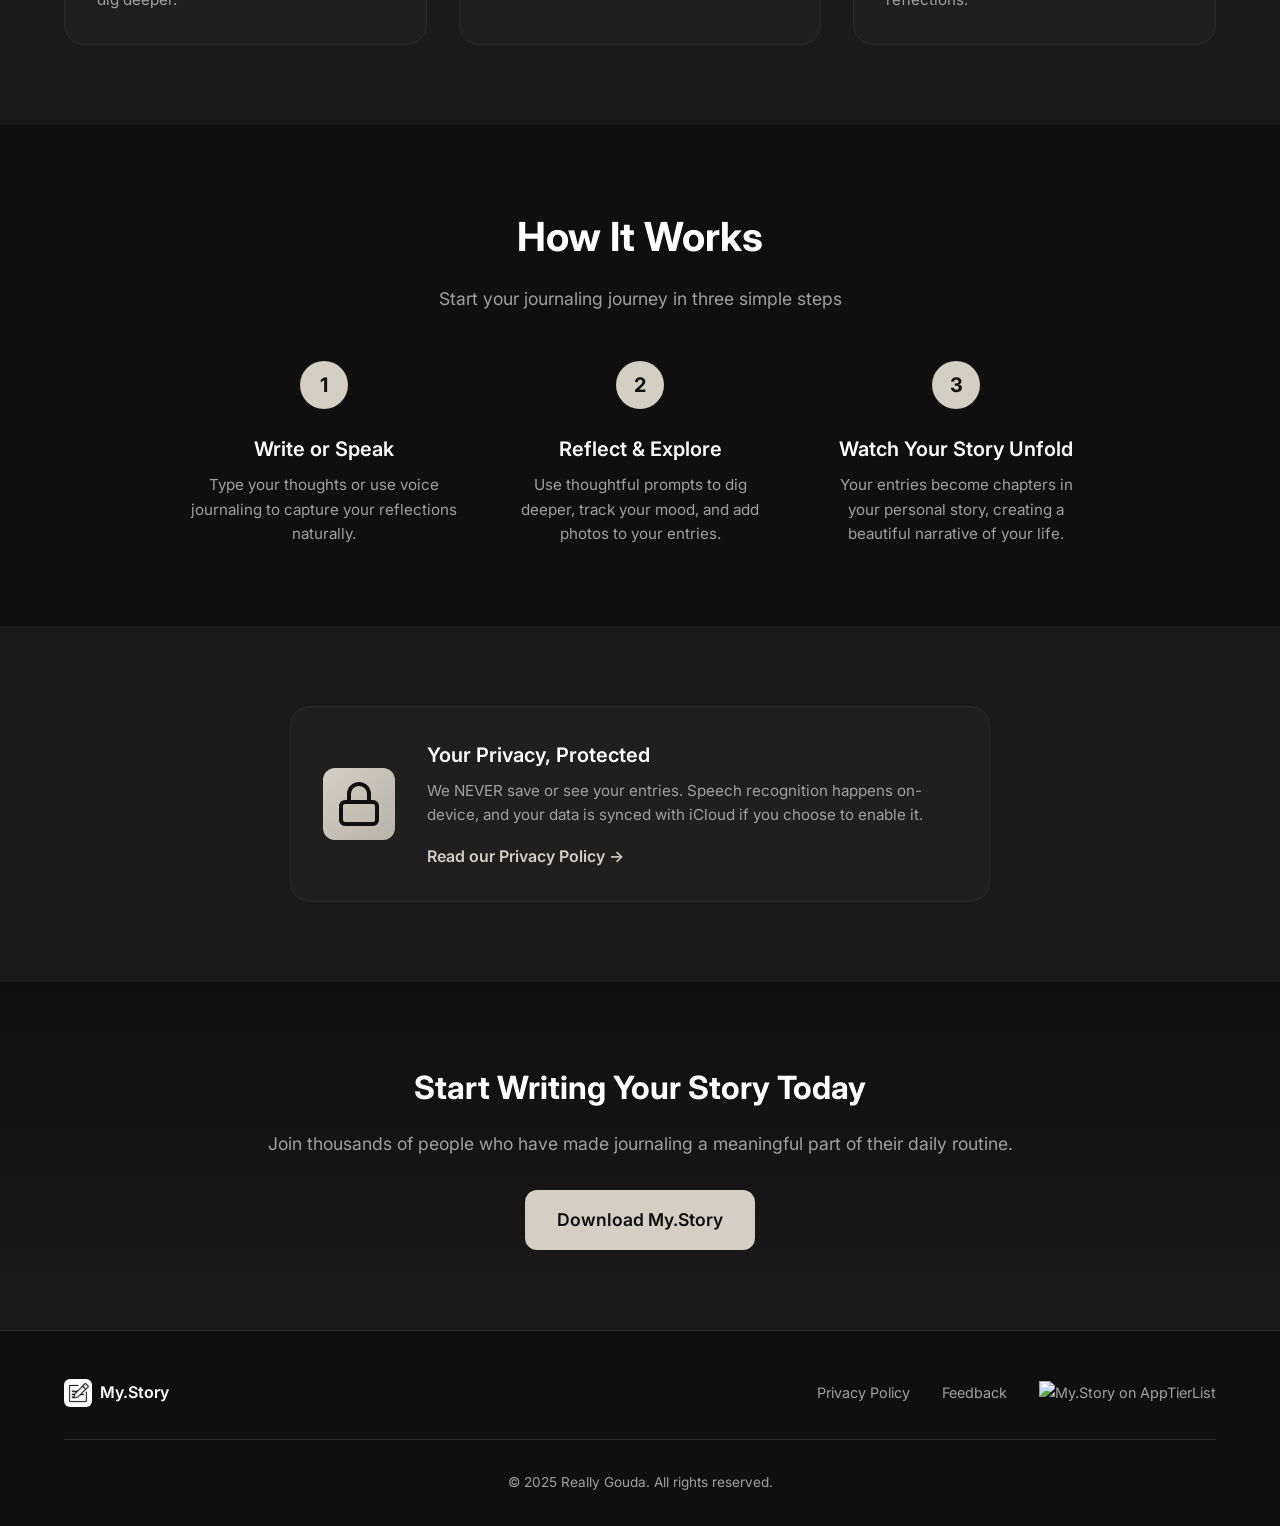
==== commit 0bb2e55f: "Add AppTierList badge to footer" ====
--- a/index.html
+++ b/index.html
@@ -208,6 +208,7 @@
                 <div class="footer-links">
                     <a href="privacy.html">Privacy Policy</a>
                     <a href="feedback.html">Feedback</a>
+                    <a href="https://apptierlist.com/apps/my-story-6739450271/?from=badge"><img src="https://apptierlist.com/badge/my-story-6739450271.svg?k=atl-9o98rh" alt="My.Story on AppTierList" height="32"></a>
                 </div>
             </div>
             <div class="footer-bottom">
